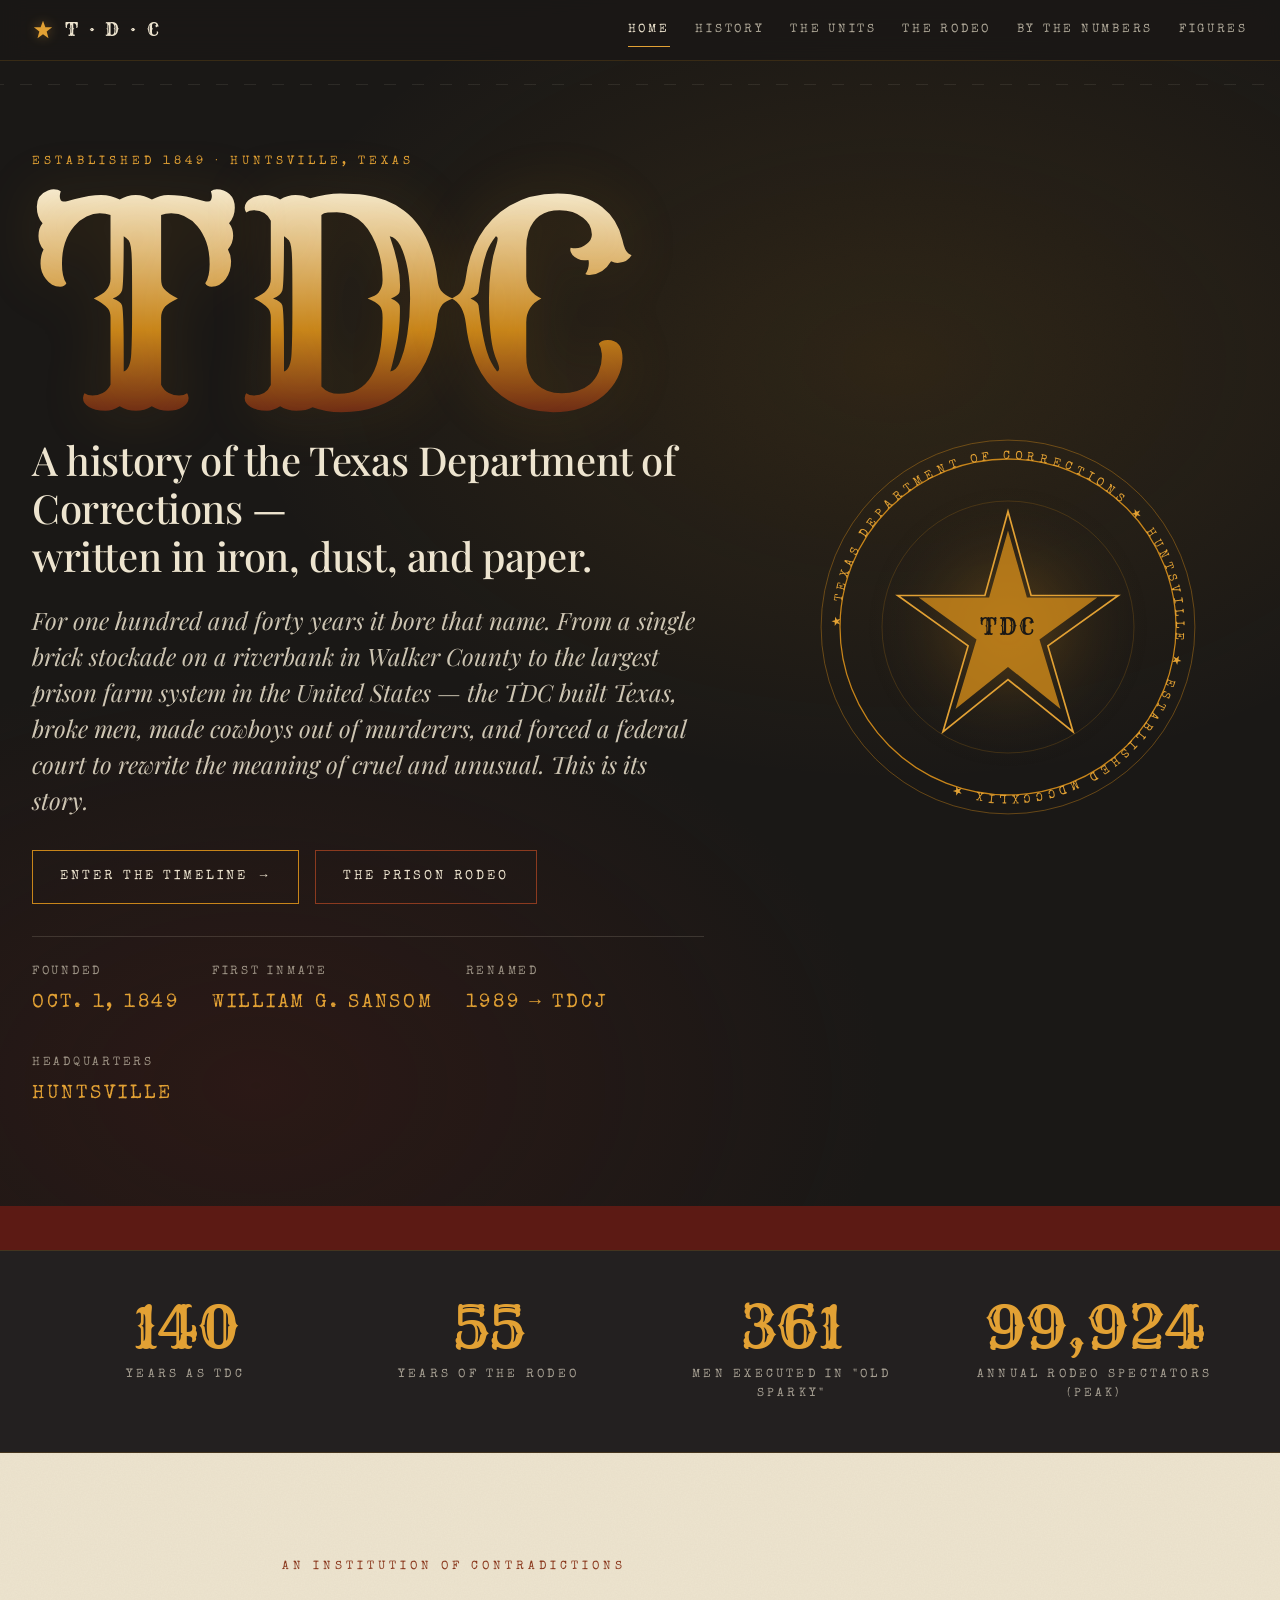
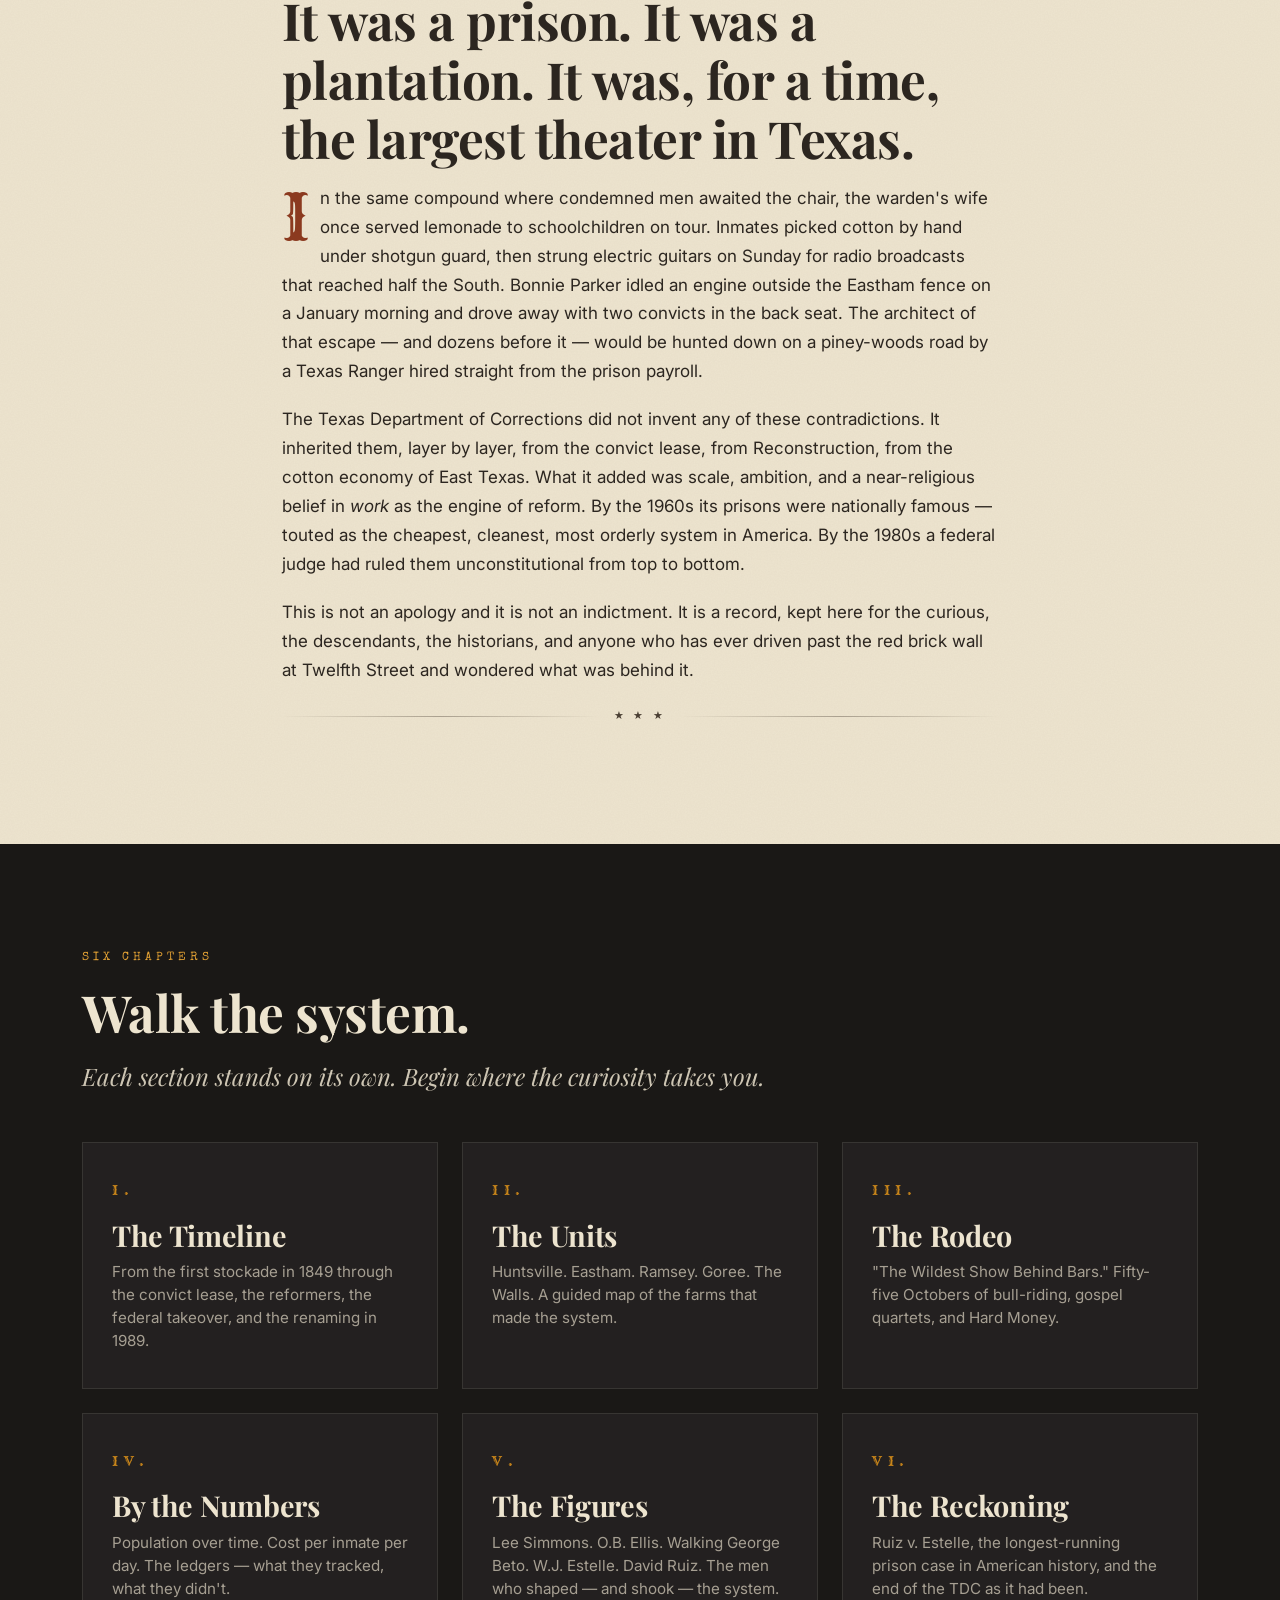
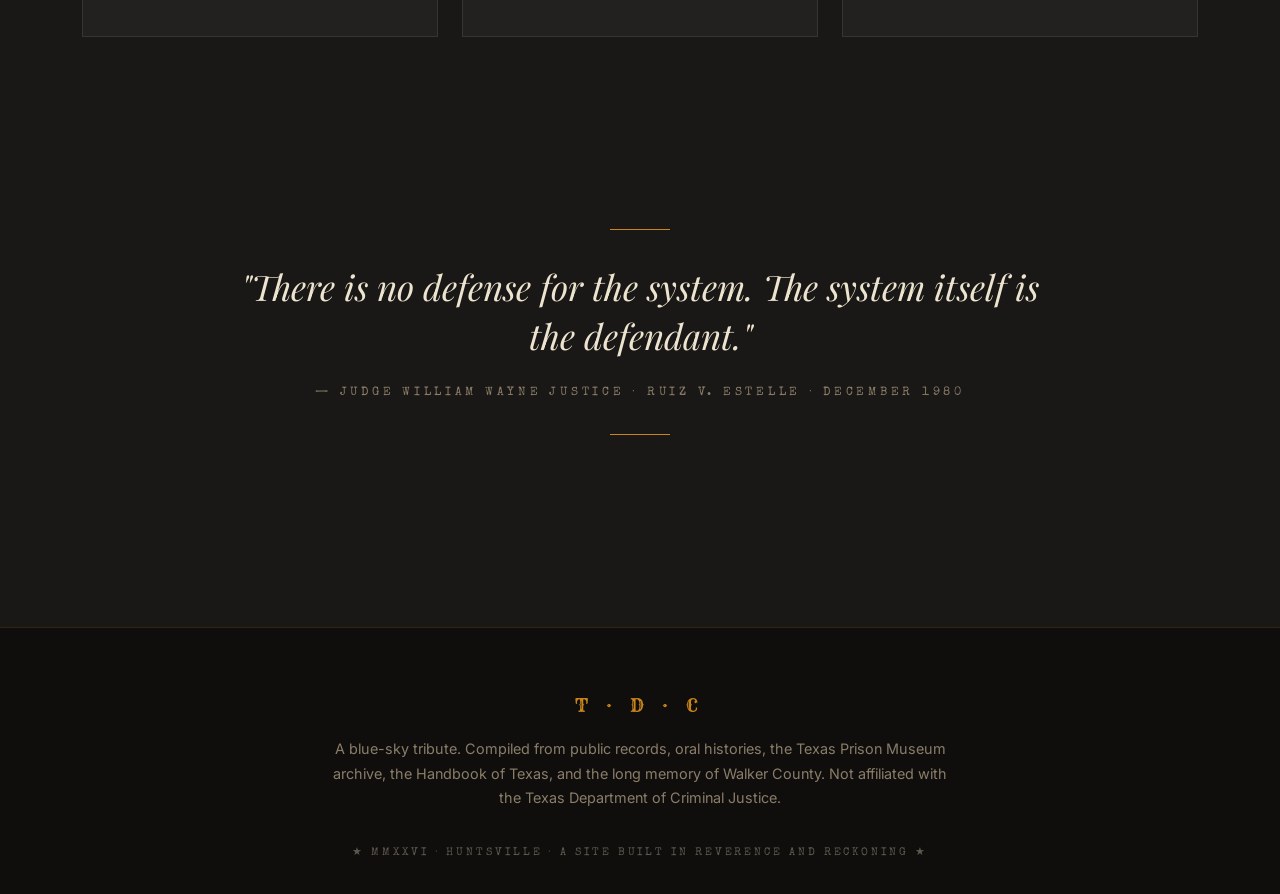
==== index.html @ 099c3d8c "Build TDC tribute site: history, units, rodeo, stats, figures A six-page static site honoring the Te" ====
<!doctype html>
<html lang="en">
<head>
<meta charset="utf-8" />
<meta name="viewport" content="width=device-width, initial-scale=1" />
<title>The Texas Department of Corrections — A Tribute</title>
<meta name="description" content="A tribute to the Texas Department of Corrections (1849–1989): the units, the rodeo, the reformers, the reckoning. A history written in iron, dust, and paper." />
<link rel="preconnect" href="https://fonts.googleapis.com">
<link rel="preconnect" href="https://fonts.gstatic.com" crossorigin>
<link href="https://fonts.googleapis.com/css2?family=Playfair+Display:wght@500;700;900&family=Special+Elite&family=Rye&family=Inter:wght@400;500;600&display=swap" rel="stylesheet">
<link rel="stylesheet" href="css/style.css" />
</head>
<body>

<header class="topbar">
  <div class="inner">
    <a class="brand" href="index.html">
      <svg class="star" viewBox="0 0 24 24"><polygon points="12,2 14.6,9 22,9 16,13.6 18,21 12,16.6 6,21 8,13.6 2,9 9.4,9"/></svg>
      <span>T · D · C</span>
    </a>
    <nav class="nav" id="nav">
      <a href="index.html" class="active">Home</a>
      <a href="history.html">History</a>
      <a href="units.html">The Units</a>
      <a href="rodeo.html">The Rodeo</a>
      <a href="stats.html">By the Numbers</a>
      <a href="figures.html">Figures</a>
    </nav>
    <button class="menu-toggle" aria-label="Toggle menu">≡</button>
  </div>
</header>

<!-- ============================================================
     HERO
============================================================ -->
<section class="hero">
  <div class="hero-grid">
    <div>
      <span class="eyebrow reveal">Established 1849 · Huntsville, Texas</span>
      <div class="hero-mark reveal reveal-d1">TDC</div>
      <h1 class="hero-title reveal reveal-d2">
        A history of the Texas Department of Corrections —<br/>
        written in iron, dust, and paper.
      </h1>
      <p class="lede reveal reveal-d3" style="margin-top:1.4rem;">
        For one hundred and forty years it bore that name. From a single brick stockade on a riverbank in Walker County to the largest prison farm system in the United States — the TDC built Texas, broke men, made cowboys out of murderers, and forced a federal court to rewrite the meaning of <em>cruel and unusual</em>. This is its story.
      </p>
      <div class="btn-row reveal reveal-d3">
        <a class="btn" href="history.html">Enter the Timeline <span class="arrow">→</span></a>
        <a class="btn" href="rodeo.html" style="border-color:var(--rust);color:var(--bg-paper);">The Prison Rodeo</a>
      </div>
      <div class="hero-meta reveal reveal-d3">
        <span>Founded<strong>Oct. 1, 1849</strong></span>
        <span>First Inmate<strong>William G. Sansom</strong></span>
        <span>Renamed<strong>1989 → TDCJ</strong></span>
        <span>Headquarters<strong>Huntsville</strong></span>
      </div>
    </div>

    <!-- Medallion: a Texas star inside a typographic ring -->
    <div class="medallion reveal reveal-d2">
      <svg viewBox="0 0 400 400" aria-hidden="true">
        <defs>
          <path id="ringPath" d="M 200,200 m -160,0 a 160,160 0 1,1 320,0 a 160,160 0 1,1 -320,0"/>
          <radialGradient id="g1" cx="50%" cy="50%">
            <stop offset="0%"  stop-color="#c8851a" stop-opacity="0.35"/>
            <stop offset="70%" stop-color="#1a1816" stop-opacity="0"/>
          </radialGradient>
        </defs>
        <circle cx="200" cy="200" r="190" fill="url(#g1)"/>
        <circle cx="200" cy="200" r="178" fill="none" stroke="#c8851a" stroke-width="0.6" opacity="0.7"/>
        <circle cx="200" cy="200" r="160" fill="none" stroke="#c8851a" stroke-width="1.2"/>
        <circle cx="200" cy="200" r="120" fill="none" stroke="#c8851a" stroke-width="0.4" opacity="0.5"/>
        <g class="ring">
          <text><textPath href="#ringPath" startOffset="0%">★ TEXAS  DEPARTMENT  OF  CORRECTIONS  ★  HUNTSVILLE  ★  ESTABLISHED  MDCCCXLIX  ★</textPath></text>
        </g>
        <!-- five-point star -->
        <polygon points="200,90 222,170 305,170 238,218 262,300 200,250 138,300 162,218 95,170 178,170"
                 fill="none" stroke="#e2a134" stroke-width="1.6" stroke-linejoin="miter"/>
        <polygon points="200,108 218,172 285,172 230,212 250,278 200,238 150,278 170,212 115,172 182,172"
                 fill="#c8851a" opacity="0.85"/>
        <text x="200" y="208" text-anchor="middle" font-family="Rye, serif" font-size="22" fill="#1a1816" letter-spacing="2">TDC</text>
      </svg>
    </div>
  </div>
</section>

<!-- Marquee -->
<div class="marquee">
  <div class="marquee-inner">
    <span>★ Huntsville Unit · 1849 ★</span>
    <span>The Walls ★</span>
    <span>The Convict Lease 1871–1912 ★</span>
    <span>Eastham · Ramsey · Ferguson · Goree ★</span>
    <span>The Texas Prison Rodeo 1931–1986 ★</span>
    <span>Ruiz v. Estelle, 1980 ★</span>
    <span>Renamed TDCJ — September 1, 1989 ★</span>
  </div>
</div>

<!-- ============================================================
     QUICK STATS BANNER
============================================================ -->
<section class="stats-banner">
  <div class="stats-banner-grid">
    <div class="reveal">
      <div class="stat-figure" data-count="140">140</div>
      <div class="stat-label">Years as TDC</div>
    </div>
    <div class="reveal reveal-d1">
      <div class="stat-figure" data-count="55">55</div>
      <div class="stat-label">Years of the Rodeo</div>
    </div>
    <div class="reveal reveal-d2">
      <div class="stat-figure" data-count="361">361</div>
      <div class="stat-label">Men Executed in "Old Sparky"</div>
    </div>
    <div class="reveal reveal-d3">
      <div class="stat-figure" data-count="100000">100,000+</div>
      <div class="stat-label">Annual Rodeo Spectators (Peak)</div>
    </div>
  </div>
</section>

<!-- ============================================================
     INTRO PROSE — paper section
============================================================ -->
<section class="section-paper">
  <div class="narrow prose reveal">
    <span class="eyebrow">An Institution of Contradictions</span>
    <h2>It was a prison. It was a plantation. It was, for a time, the largest theater in Texas.</h2>
    <p>
      In the same compound where condemned men awaited the chair, the warden's wife once served lemonade to schoolchildren on tour. Inmates picked cotton by hand under shotgun guard, then strung electric guitars on Sunday for radio broadcasts that reached half the South. Bonnie Parker idled an engine outside the Eastham fence on a January morning and drove away with two convicts in the back seat. The architect of that escape — and dozens before it — would be hunted down on a piney-woods road by a Texas Ranger hired straight from the prison payroll.
    </p>
    <p>
      The Texas Department of Corrections did not invent any of these contradictions. It inherited them, layer by layer, from the convict lease, from Reconstruction, from the cotton economy of East Texas. What it added was scale, ambition, and a near-religious belief in <em>work</em> as the engine of reform. By the 1960s its prisons were nationally famous — touted as the cheapest, cleanest, most orderly system in America. By the 1980s a federal judge had ruled them unconstitutional from top to bottom.
    </p>
    <p>
      This is not an apology and it is not an indictment. It is a record, kept here for the curious, the descendants, the historians, and anyone who has ever driven past the red brick wall at Twelfth Street and wondered what was behind it.
    </p>
    <div class="rule">★ ★ ★</div>
  </div>
</section>

<!-- ============================================================
     SECTION NAV CARDS
============================================================ -->
<section>
  <div class="container">
    <div class="reveal">
      <span class="eyebrow">Six chapters</span>
      <h2>Walk the system.</h2>
      <p class="lede">Each section stands on its own. Begin where the curiosity takes you.</p>
    </div>

    <div class="nav-cards">
      <a class="nav-card reveal reveal-d1" href="history.html">
        <div class="num">I.</div>
        <h3>The Timeline</h3>
        <p>From the first stockade in 1849 through the convict lease, the reformers, the federal takeover, and the renaming in 1989.</p>
      </a>
      <a class="nav-card reveal reveal-d2" href="units.html">
        <div class="num">II.</div>
        <h3>The Units</h3>
        <p>Huntsville. Eastham. Ramsey. Goree. The Walls. A guided map of the farms that made the system.</p>
      </a>
      <a class="nav-card reveal reveal-d3" href="rodeo.html">
        <div class="num">III.</div>
        <h3>The Rodeo</h3>
        <p>"The Wildest Show Behind Bars." Fifty-five Octobers of bull-riding, gospel quartets, and Hard Money.</p>
      </a>
      <a class="nav-card reveal reveal-d1" href="stats.html">
        <div class="num">IV.</div>
        <h3>By the Numbers</h3>
        <p>Population over time. Cost per inmate per day. The ledgers — what they tracked, what they didn't.</p>
      </a>
      <a class="nav-card reveal reveal-d2" href="figures.html">
        <div class="num">V.</div>
        <h3>The Figures</h3>
        <p>Lee Simmons. O.B. Ellis. Walking George Beto. W.J. Estelle. David Ruiz. The men who shaped — and shook — the system.</p>
      </a>
      <a class="nav-card reveal reveal-d3" href="history.html#ruiz">
        <div class="num">VI.</div>
        <h3>The Reckoning</h3>
        <p>Ruiz v. Estelle, the longest-running prison case in American history, and the end of the TDC as it had been.</p>
      </a>
    </div>
  </div>
</section>

<!-- ============================================================
     PULL QUOTE
============================================================ -->
<section style="padding: 0 0 6rem;">
  <div class="container">
    <blockquote class="pullquote reveal">
      "There is no defense for the system. The system itself is the defendant."
      <cite>— Judge William Wayne Justice · Ruiz v. Estelle · December 1980</cite>
    </blockquote>
  </div>
</section>

<!-- ============================================================
     FOOTER
============================================================ -->
<footer class="footer">
  <div class="footer-mark">T · D · C</div>
  <p>A blue-sky tribute. Compiled from public records, oral histories, the Texas Prison Museum archive, the Handbook of Texas, and the long memory of Walker County. Not affiliated with the Texas Department of Criminal Justice.</p>
  <div class="tiny">★ MMXXVI · Huntsville · A Site Built In Reverence and Reckoning ★</div>
</footer>

<script src="js/main.js"></script>
</body>
</html>
---- css/style.css ----
/* =========================================================
   The Texas Department of Corrections — Tribute Site
   A study in iron, dust, paper, and time.
   ========================================================= */

:root {
  --bg-iron:      #1a1816;
  --bg-iron-2:    #232020;
  --bg-paper:     #ede4cf;
  --bg-paper-2:   #e3d6b8;
  --ink:          #2c2620;
  --ink-soft:     #4a3f33;
  --muted:        #8a7d68;
  --rule:         #5a4d3d;
  --amber:        #c8851a;
  --amber-bright: #e2a134;
  --rust:         #8b3a1f;
  --blood:        #5c1a14;
  --denim:        #3a4a5c;
  --sage:         #6e7c5e;

  --serif:    "Playfair Display", "Cormorant Garamond", Georgia, serif;
  --display:  "Rye", "Playfair Display", Georgia, serif;
  --type:     "Special Elite", "Courier New", monospace;
  --sans:     "Inter", -apple-system, BlinkMacSystemFont, "Segoe UI", sans-serif;
}

* { box-sizing: border-box; margin: 0; padding: 0; }

html { scroll-behavior: smooth; }

body {
  background: var(--bg-iron);
  color: var(--bg-paper);
  font-family: var(--sans);
  font-size: 17px;
  line-height: 1.7;
  -webkit-font-smoothing: antialiased;
  text-rendering: optimizeLegibility;
  overflow-x: hidden;
}

/* ---------- Paper grain texture (SVG noise) ---------- */
body::before {
  content: "";
  position: fixed;
  inset: 0;
  pointer-events: none;
  z-index: 1;
  opacity: 0.06;
  background-image: url("data:image/svg+xml;utf8,<svg xmlns='http://www.w3.org/2000/svg' width='240' height='240'><filter id='n'><feTurbulence type='fractalNoise' baseFrequency='0.9' numOctaves='2' seed='3'/><feColorMatrix values='0 0 0 0 0  0 0 0 0 0  0 0 0 0 0  0 0 0 0.6 0'/></filter><rect width='100%' height='100%' filter='url(%23n)'/></svg>");
  mix-blend-mode: overlay;
}

/* ---------- Typography ---------- */
h1, h2, h3, h4 { font-family: var(--serif); font-weight: 700; line-height: 1.15; letter-spacing: -0.01em; }
h1 { font-size: clamp(2.5rem, 6vw, 5.5rem); }
h2 { font-size: clamp(1.8rem, 4vw, 3.2rem); margin-bottom: 1rem; }
h3 { font-size: clamp(1.3rem, 2.4vw, 1.8rem); }
h4 { font-size: 1.15rem; letter-spacing: 0.02em; }

.eyebrow {
  font-family: var(--type);
  font-size: 0.78rem;
  text-transform: uppercase;
  letter-spacing: 0.32em;
  color: var(--amber-bright);
  margin-bottom: 0.9rem;
  display: inline-block;
}

.lede {
  font-family: var(--serif);
  font-style: italic;
  font-size: clamp(1.15rem, 2vw, 1.5rem);
  line-height: 1.5;
  color: rgba(237, 228, 207, 0.85);
  max-width: 38em;
}

a { color: var(--amber-bright); text-decoration: none; transition: color 0.2s ease; }
a:hover { color: #fff; }

/* ---------- Top bar / navigation ---------- */
.topbar {
  position: fixed;
  top: 0; left: 0; right: 0;
  z-index: 100;
  background: rgba(26, 24, 22, 0.78);
  backdrop-filter: blur(14px) saturate(140%);
  -webkit-backdrop-filter: blur(14px) saturate(140%);
  border-bottom: 1px solid rgba(200, 133, 26, 0.18);
}
.topbar .inner {
  max-width: 1280px;
  margin: 0 auto;
  padding: 0.9rem 2rem;
  display: flex;
  align-items: center;
  justify-content: space-between;
}
.brand {
  display: flex; align-items: center; gap: 0.7rem;
  font-family: var(--display);
  font-size: 1.15rem;
  letter-spacing: 0.18em;
  color: var(--bg-paper);
}
.brand .star {
  width: 22px; height: 22px;
  fill: var(--amber-bright);
  filter: drop-shadow(0 0 6px rgba(226, 161, 52, 0.4));
}
.nav {
  display: flex; gap: 1.6rem;
  font-family: var(--type);
  font-size: 0.78rem;
  text-transform: uppercase;
  letter-spacing: 0.22em;
}
.nav a {
  color: rgba(237, 228, 207, 0.7);
  position: relative;
  padding: 0.3rem 0;
}
.nav a:hover, .nav a.active { color: var(--bg-paper); }
.nav a.active::after {
  content: "";
  position: absolute;
  left: 0; right: 0; bottom: -2px;
  height: 1px;
  background: var(--amber-bright);
}

.menu-toggle { display: none; background: none; border: 0; color: var(--bg-paper); font-size: 1.4rem; cursor: pointer; }

@media (max-width: 820px) {
  .nav { display: none; }
  .menu-toggle { display: block; }
  .nav.open {
    display: flex; flex-direction: column;
    position: absolute; top: 100%; left: 0; right: 0;
    background: var(--bg-iron-2);
    padding: 1rem 2rem 1.5rem;
    gap: 1rem;
    border-bottom: 1px solid rgba(200, 133, 26, 0.18);
  }
}

/* ---------- Layout containers ---------- */
.container { max-width: 1180px; margin: 0 auto; padding: 0 2rem; position: relative; z-index: 2; }
.narrow    { max-width: 780px;  margin: 0 auto; padding: 0 2rem; position: relative; z-index: 2; }
section    { padding: 6rem 0; position: relative; }

.section-paper {
  background: var(--bg-paper);
  color: var(--ink);
  position: relative;
}
.section-paper::after {
  content: "";
  position: absolute;
  inset: 0;
  pointer-events: none;
  background-image: url("data:image/svg+xml;utf8,<svg xmlns='http://www.w3.org/2000/svg' width='200' height='200'><filter id='p'><feTurbulence type='fractalNoise' baseFrequency='0.7' numOctaves='2' seed='7'/><feColorMatrix values='0 0 0 0 0.2  0 0 0 0 0.15  0 0 0 0 0.1  0 0 0 0.5 0'/></filter><rect width='100%' height='100%' filter='url(%23p)'/></svg>");
  opacity: 0.08;
  mix-blend-mode: multiply;
}
.section-paper h1, .section-paper h2, .section-paper h3, .section-paper h4 { color: var(--ink); }
.section-paper .eyebrow { color: var(--rust); }
.section-paper a { color: var(--rust); }
.section-paper a:hover { color: var(--blood); }

/* ---------- Decorative rules ---------- */
.rule {
  display: flex; align-items: center; gap: 1rem;
  margin: 1.4rem 0;
  font-family: var(--type);
  font-size: 0.7rem;
  letter-spacing: 0.3em;
  text-transform: uppercase;
  color: var(--muted);
}
.rule::before, .rule::after {
  content: "";
  flex: 1;
  height: 1px;
  background: linear-gradient(90deg, transparent, currentColor, transparent);
  opacity: 0.4;
}
.section-paper .rule { color: var(--ink-soft); }

/* ---------- HERO ---------- */
.hero {
  min-height: 100vh;
  padding: 9rem 2rem 6rem;
  display: flex; align-items: center;
  position: relative;
  overflow: hidden;
  background:
    radial-gradient(1100px 700px at 70% 30%, rgba(200, 133, 26, 0.12), transparent 60%),
    radial-gradient(900px 600px at 20% 90%, rgba(92, 26, 20, 0.25), transparent 70%),
    var(--bg-iron);
}
.hero::before {
  /* faint barbed-wire silhouette top */
  content: "";
  position: absolute;
  top: 7%; left: -5%; right: -5%;
  height: 1px;
  background: repeating-linear-gradient(90deg, rgba(237, 228, 207, 0.18) 0 12px, transparent 12px 28px);
  opacity: 0.5;
}
.hero-grid {
  max-width: 1280px; margin: 0 auto;
  display: grid; grid-template-columns: 1.4fr 1fr; gap: 4rem;
  align-items: center;
  position: relative; z-index: 2;
}
@media (max-width: 980px) { .hero-grid { grid-template-columns: 1fr; } }

.hero-mark {
  font-family: var(--display);
  font-size: clamp(8rem, 22vw, 18rem);
  line-height: 0.85;
  letter-spacing: -0.02em;
  background: linear-gradient(180deg, #f8efd6 0%, #c8851a 60%, #5c1a14 100%);
  -webkit-background-clip: text; background-clip: text;
  color: transparent;
  text-shadow: 0 0 60px rgba(200, 133, 26, 0.15);
  margin-bottom: 0.6rem;
}
.hero-title {
  font-family: var(--serif);
  font-size: clamp(1.6rem, 3.4vw, 2.5rem);
  font-weight: 500;
  line-height: 1.2;
  margin-bottom: 1.4rem;
}
.hero-meta {
  display: flex; gap: 2rem; flex-wrap: wrap;
  font-family: var(--type);
  font-size: 0.78rem;
  letter-spacing: 0.22em;
  text-transform: uppercase;
  color: rgba(237, 228, 207, 0.6);
  margin-top: 2rem;
  padding-top: 1.5rem;
  border-top: 1px solid rgba(237, 228, 207, 0.15);
}
.hero-meta span strong { display: block; color: var(--amber-bright); font-weight: 400; font-size: 1.2rem; margin-top: 0.3rem; }

/* Hero medallion */
.medallion {
  aspect-ratio: 1;
  display: grid; place-items: center;
  position: relative;
}
.medallion svg { width: 100%; height: 100%; max-width: 420px; }
.medallion .ring text {
  font-family: var(--type);
  font-size: 11.5px;
  letter-spacing: 0.4em;
  fill: var(--amber-bright);
  text-transform: uppercase;
}

/* ---------- Buttons ---------- */
.btn {
  display: inline-flex; align-items: center; gap: 0.7rem;
  padding: 0.95rem 1.7rem;
  border: 1px solid var(--amber);
  color: var(--bg-paper);
  font-family: var(--type);
  font-size: 0.8rem;
  letter-spacing: 0.24em;
  text-transform: uppercase;
  background: transparent;
  cursor: pointer;
  transition: all 0.25s ease;
  position: relative;
}
.btn:hover {
  background: var(--amber);
  color: var(--bg-iron);
}
.btn-row { display: flex; gap: 1rem; flex-wrap: wrap; margin-top: 2rem; }
.btn .arrow { transition: transform 0.25s ease; }
.btn:hover .arrow { transform: translateX(4px); }

/* ---------- Quick stats banner ---------- */
.stats-banner {
  background: var(--bg-iron-2);
  border-top: 1px solid rgba(200, 133, 26, 0.2);
  border-bottom: 1px solid rgba(200, 133, 26, 0.2);
  padding: 3rem 2rem;
}
.stats-banner-grid {
  max-width: 1180px; margin: 0 auto;
  display: grid; grid-template-columns: repeat(4, 1fr); gap: 2rem;
  text-align: center;
}
@media (max-width: 760px) { .stats-banner-grid { grid-template-columns: repeat(2, 1fr); } }
.stat-figure {
  font-family: var(--display);
  font-size: clamp(2.2rem, 5vw, 3.6rem);
  color: var(--amber-bright);
  line-height: 1;
  margin-bottom: 0.5rem;
}
.stat-label {
  font-family: var(--type);
  font-size: 0.72rem;
  letter-spacing: 0.28em;
  text-transform: uppercase;
  color: rgba(237, 228, 207, 0.65);
}

/* ---------- Section navigation cards ---------- */
.nav-cards {
  display: grid; grid-template-columns: repeat(3, 1fr); gap: 1.5rem;
  margin-top: 3rem;
}
@media (max-width: 900px) { .nav-cards { grid-template-columns: 1fr; } }

.nav-card {
  display: block;
  padding: 2.2rem 1.8rem;
  background: var(--bg-iron-2);
  border: 1px solid rgba(237, 228, 207, 0.1);
  position: relative;
  overflow: hidden;
  transition: all 0.3s ease;
}
.nav-card:hover {
  transform: translateY(-4px);
  border-color: var(--amber);
  background: linear-gradient(180deg, var(--bg-iron-2), #2c2724);
}
.nav-card .num {
  font-family: var(--display);
  font-size: 0.9rem;
  letter-spacing: 0.4em;
  color: var(--amber);
  margin-bottom: 1rem;
}
.nav-card h3 {
  font-family: var(--serif);
  margin-bottom: 0.6rem;
  color: var(--bg-paper);
}
.nav-card p {
  color: rgba(237, 228, 207, 0.65);
  font-size: 0.95rem;
  line-height: 1.5;
}

/* ---------- Pull quote ---------- */
.pullquote {
  font-family: var(--serif);
  font-style: italic;
  font-size: clamp(1.5rem, 3vw, 2.2rem);
  line-height: 1.4;
  text-align: center;
  max-width: 900px;
  margin: 0 auto;
  padding: 4rem 2rem;
  position: relative;
}
.pullquote::before, .pullquote::after {
  content: "";
  display: block;
  width: 60px; height: 1px;
  background: var(--amber);
  margin: 2rem auto;
}
.pullquote cite {
  display: block;
  font-family: var(--type);
  font-style: normal;
  font-size: 0.78rem;
  letter-spacing: 0.3em;
  text-transform: uppercase;
  color: var(--muted);
  margin-top: 1.5rem;
}

/* ---------- Timeline ---------- */
.timeline {
  position: relative;
  max-width: 980px;
  margin: 0 auto;
  padding: 2rem 0;
}
.timeline::before {
  content: "";
  position: absolute;
  left: 50%;
  top: 0; bottom: 0;
  width: 2px;
  background: linear-gradient(180deg, transparent, var(--amber) 8%, var(--amber) 92%, transparent);
  transform: translateX(-50%);
}
.tl-row {
  display: grid;
  grid-template-columns: 1fr 60px 1fr;
  gap: 0;
  margin-bottom: 3rem;
  align-items: start;
}
.tl-row .tl-dot {
  width: 18px; height: 18px;
  border-radius: 50%;
  background: var(--bg-iron);
  border: 2px solid var(--amber-bright);
  margin: 1.2rem auto 0;
  position: relative;
  box-shadow: 0 0 0 6px rgba(26, 24, 22, 1), 0 0 24px rgba(226, 161, 52, 0.4);
}
.tl-card {
  background: rgba(35, 32, 32, 0.7);
  border: 1px solid rgba(200, 133, 26, 0.2);
  padding: 1.5rem 1.6rem;
  transition: all 0.3s ease;
}
.tl-card:hover { border-color: var(--amber); transform: translateY(-2px); }
.tl-year {
  font-family: var(--display);
  font-size: 1.6rem;
  color: var(--amber-bright);
  display: block;
  margin-bottom: 0.4rem;
}
.tl-title { font-family: var(--serif); font-size: 1.2rem; margin-bottom: 0.5rem; }
.tl-body  { font-size: 0.95rem; color: rgba(237, 228, 207, 0.78); line-height: 1.55; }
.tl-row.left  .tl-card { grid-column: 1; text-align: right; }
.tl-row.right .tl-card { grid-column: 3; text-align: left; }
.tl-row .tl-dot { grid-column: 2; }

@media (max-width: 720px) {
  .timeline::before { left: 28px; }
  .tl-row { grid-template-columns: 56px 1fr; }
  .tl-row .tl-dot { grid-column: 1; margin: 1.2rem 0 0; }
  .tl-row.left .tl-card,
  .tl-row.right .tl-card { grid-column: 2; text-align: left; }
}

/* Era headers within timeline */
.era {
  text-align: center;
  margin: 4rem 0 2rem;
  position: relative;
  z-index: 2;
}
.era .era-label {
  display: inline-block;
  background: var(--bg-iron);
  padding: 0.6rem 1.4rem;
  border: 1px solid var(--amber);
  font-family: var(--type);
  font-size: 0.78rem;
  letter-spacing: 0.32em;
  text-transform: uppercase;
  color: var(--amber-bright);
}
.era h3 { margin-top: 1rem; font-family: var(--serif); }

/* ---------- Units page ---------- */
.units-layout {
  display: grid;
  grid-template-columns: 1.3fr 1fr;
  gap: 3rem;
  align-items: start;
}
@media (max-width: 980px) { .units-layout { grid-template-columns: 1fr; } }

.tx-map-wrap {
  position: sticky;
  top: 90px;
  background: var(--bg-iron-2);
  border: 1px solid rgba(200, 133, 26, 0.2);
  padding: 1.5rem;
}
.tx-map-wrap h3 { font-family: var(--type); font-size: 0.78rem; letter-spacing: 0.32em; text-transform: uppercase; color: var(--amber-bright); margin-bottom: 1rem; }
#tx-map { width: 100%; height: auto; }
#tx-map .border    { fill: rgba(237, 228, 207, 0.06); stroke: var(--amber); stroke-width: 1.2; }
#tx-map .unit-dot  { fill: var(--amber); cursor: pointer; transition: all 0.2s ease; }
#tx-map .unit-dot:hover, #tx-map .unit-dot.active { fill: var(--amber-bright); r: 8; filter: drop-shadow(0 0 8px var(--amber-bright)); }
#tx-map .unit-label { font-family: var(--type); font-size: 9px; fill: var(--muted); pointer-events: none; }

.unit-list { display: flex; flex-direction: column; gap: 1rem; }
.unit {
  padding: 1.4rem 1.6rem;
  background: var(--bg-iron-2);
  border-left: 3px solid var(--rust);
  cursor: pointer;
  transition: all 0.25s ease;
}
.unit:hover, .unit.active { border-left-color: var(--amber-bright); background: #2c2724; }
.unit-name { font-family: var(--serif); font-size: 1.25rem; margin-bottom: 0.2rem; }
.unit-meta {
  font-family: var(--type);
  font-size: 0.7rem;
  letter-spacing: 0.22em;
  text-transform: uppercase;
  color: var(--amber);
  margin-bottom: 0.7rem;
}
.unit p { font-size: 0.95rem; color: rgba(237, 228, 207, 0.75); }

/* ---------- Rodeo page ---------- */
.rodeo-hero {
  min-height: 80vh;
  background:
    radial-gradient(800px 500px at 30% 40%, rgba(200, 133, 26, 0.18), transparent 60%),
    linear-gradient(180deg, var(--bg-iron) 30%, #1f1a14 100%);
  display: flex; align-items: center;
  padding: 9rem 2rem 4rem;
  text-align: center;
}
.rodeo-hero h1 {
  font-family: var(--display);
  font-size: clamp(3rem, 9vw, 7rem);
  background: linear-gradient(180deg, #f8efd6, #c8851a 70%, #8b3a1f);
  -webkit-background-clip: text; background-clip: text;
  color: transparent;
}
.rodeo-hero .ticket {
  display: inline-block;
  margin-top: 2rem;
  padding: 1rem 2rem;
  border: 2px dashed var(--amber);
  font-family: var(--type);
  font-size: 0.85rem;
  letter-spacing: 0.3em;
  text-transform: uppercase;
  color: var(--amber-bright);
}

.event-grid {
  display: grid; grid-template-columns: repeat(auto-fit, minmax(260px, 1fr));
  gap: 1.5rem; margin-top: 2.5rem;
}
.event-card {
  padding: 1.8rem;
  background: rgba(255, 255, 255, 0.04);
  border: 1px solid rgba(200, 133, 26, 0.25);
  position: relative;
}
.event-card .reward {
  position: absolute; top: -12px; right: 1rem;
  background: var(--blood);
  color: var(--bg-paper);
  font-family: var(--type);
  font-size: 0.72rem;
  letter-spacing: 0.2em;
  padding: 0.3rem 0.7rem;
}
.event-card h4 { font-family: var(--display); font-size: 1.25rem; margin-bottom: 0.5rem; color: var(--amber-bright); }
.event-card p  { font-size: 0.92rem; color: rgba(237, 228, 207, 0.75); }

.poster {
  background: var(--bg-paper);
  color: var(--ink);
  padding: 3rem 2.5rem;
  text-align: center;
  border: 1px solid var(--ink-soft);
  font-family: var(--display);
  position: relative;
  max-width: 520px;
  margin: 3rem auto;
  box-shadow: 0 30px 80px rgba(0,0,0,0.5);
}
.poster::before, .poster::after {
  content: "★ ★ ★";
  display: block;
  font-size: 0.9rem;
  letter-spacing: 0.3em;
  color: var(--rust);
  margin: 0.5rem 0 1rem;
}
.poster::after { margin: 1rem 0 0.5rem; }
.poster .small  { font-family: var(--type); font-size: 0.78rem; letter-spacing: 0.3em; text-transform: uppercase; }
.poster .huge   { font-family: var(--display); font-size: clamp(2.4rem, 6vw, 4rem); line-height: 1; margin: 0.7rem 0; color: var(--blood); }
.poster .where  { font-family: var(--serif); font-size: 1.1rem; font-style: italic; margin-top: 0.6rem; }
.poster .price  { font-family: var(--display); font-size: 1.4rem; color: var(--rust); margin-top: 1rem; }

/* ---------- Stats page ---------- */
.stat-grid {
  display: grid;
  grid-template-columns: repeat(auto-fit, minmax(240px, 1fr));
  gap: 1.5rem;
}
.stat-card {
  padding: 2rem 1.6rem;
  background: var(--bg-iron-2);
  border: 1px solid rgba(200, 133, 26, 0.2);
  text-align: center;
}
.stat-card .big {
  font-family: var(--display);
  font-size: clamp(2.4rem, 5vw, 3.6rem);
  color: var(--amber-bright);
  line-height: 1;
  margin-bottom: 0.6rem;
  letter-spacing: -0.01em;
}
.stat-card .label {
  font-family: var(--type);
  font-size: 0.72rem;
  letter-spacing: 0.26em;
  text-transform: uppercase;
  color: var(--muted);
  margin-bottom: 0.7rem;
}
.stat-card .note {
  font-size: 0.88rem;
  color: rgba(237, 228, 207, 0.7);
  line-height: 1.45;
}

.chart-card {
  background: var(--bg-iron-2);
  border: 1px solid rgba(200, 133, 26, 0.2);
  padding: 2rem;
  margin: 2rem 0;
}
.chart-card h3 { font-family: var(--serif); margin-bottom: 0.5rem; }
.chart-card .sub { font-family: var(--type); font-size: 0.72rem; letter-spacing: 0.24em; text-transform: uppercase; color: var(--muted); margin-bottom: 1.5rem; }

.bar-chart { display: flex; flex-direction: column; gap: 0.7rem; margin-top: 1.5rem; }
.bar-row { display: grid; grid-template-columns: 80px 1fr 100px; gap: 1rem; align-items: center; font-family: var(--type); font-size: 0.85rem; }
.bar-row .yr { color: var(--amber-bright); }
.bar-row .num { color: var(--bg-paper); text-align: right; }
.bar-row .bar {
  height: 16px;
  background: rgba(237, 228, 207, 0.06);
  position: relative;
  overflow: hidden;
}
.bar-row .bar-fill {
  height: 100%;
  background: linear-gradient(90deg, var(--rust), var(--amber));
  transform-origin: left;
  transform: scaleX(0);
  transition: transform 1.4s cubic-bezier(0.2, 0.8, 0.2, 1);
}
.bar-row.in .bar-fill { transform: scaleX(var(--w, 0)); }

/* ---------- Figures page ---------- */
.figures {
  display: grid;
  grid-template-columns: repeat(auto-fit, minmax(300px, 1fr));
  gap: 2rem;
}
.figure-card {
  background: var(--bg-iron-2);
  border: 1px solid rgba(200, 133, 26, 0.18);
  padding: 0;
  overflow: hidden;
  display: flex; flex-direction: column;
}
.figure-card .portrait {
  aspect-ratio: 4 / 3;
  background:
    radial-gradient(circle at 50% 35%, rgba(200, 133, 26, 0.4), rgba(26, 24, 22, 0)),
    linear-gradient(180deg, #2c2724, #1a1816);
  position: relative;
  display: grid; place-items: center;
  border-bottom: 1px solid rgba(200, 133, 26, 0.2);
  overflow: hidden;
}
.figure-card .initials {
  font-family: var(--display);
  font-size: 4rem;
  color: var(--amber-bright);
  letter-spacing: 0.04em;
  text-shadow: 0 0 30px rgba(226, 161, 52, 0.4);
}
.figure-card .body { padding: 1.6rem 1.8rem 2rem; }
.figure-card h3 { font-family: var(--serif); font-size: 1.5rem; margin-bottom: 0.2rem; }
.figure-card .role {
  font-family: var(--type);
  font-size: 0.72rem;
  letter-spacing: 0.24em;
  text-transform: uppercase;
  color: var(--amber);
  margin-bottom: 1rem;
}
.figure-card p { font-size: 0.95rem; color: rgba(237, 228, 207, 0.78); }
.figure-card .span {
  margin-top: 1rem;
  padding-top: 1rem;
  border-top: 1px solid rgba(237, 228, 207, 0.1);
  font-family: var(--type);
  font-size: 0.78rem;
  color: var(--muted);
}

/* ---------- Footer ---------- */
.footer {
  background: #100e0d;
  border-top: 1px solid rgba(200, 133, 26, 0.18);
  padding: 4rem 2rem 2rem;
  text-align: center;
  position: relative;
  z-index: 2;
}
.footer-mark {
  font-family: var(--display);
  letter-spacing: 0.4em;
  color: var(--amber);
  font-size: 1.1rem;
}
.footer p { color: var(--muted); font-size: 0.9rem; margin-top: 1rem; max-width: 620px; margin-inline: auto; }
.footer .tiny {
  margin-top: 2rem;
  font-family: var(--type);
  font-size: 0.7rem;
  letter-spacing: 0.26em;
  text-transform: uppercase;
  color: rgba(237, 228, 207, 0.35);
}

/* ---------- Reveal animations ---------- */
.reveal { opacity: 0; transform: translateY(24px); transition: opacity 0.9s ease, transform 0.9s ease; }
.reveal.in { opacity: 1; transform: translateY(0); }
.reveal-d1 { transition-delay: 0.1s; }
.reveal-d2 { transition-delay: 0.2s; }
.reveal-d3 { transition-delay: 0.3s; }

/* ---------- Marquee (subtle moving text) ---------- */
.marquee {
  background: var(--blood);
  color: var(--bg-paper);
  padding: 0.7rem 0;
  font-family: var(--type);
  font-size: 0.78rem;
  letter-spacing: 0.32em;
  text-transform: uppercase;
  white-space: nowrap;
  overflow: hidden;
  position: relative;
  z-index: 2;
}
.marquee-inner { display: inline-block; padding-left: 100%; animation: marquee 32s linear infinite; }
.marquee-inner span { margin-right: 4rem; }
@keyframes marquee { from { transform: translateX(0); } to { transform: translateX(-100%); } }

/* ---------- Misc ---------- */
::selection { background: var(--amber); color: var(--bg-iron); }
::-webkit-scrollbar { width: 10px; }
::-webkit-scrollbar-track { background: #100e0d; }
::-webkit-scrollbar-thumb { background: var(--ink-soft); border-radius: 5px; }
::-webkit-scrollbar-thumb:hover { background: var(--amber); }

/* paragraph helpers */
.prose p { margin-bottom: 1.2rem; }
.prose p:first-of-type::first-letter {
  font-family: var(--display);
  font-size: 4rem;
  float: left;
  line-height: 0.85;
  padding: 0.4rem 0.6rem 0 0;
  color: var(--amber-bright);
}
.section-paper .prose p:first-of-type::first-letter { color: var(--rust); }
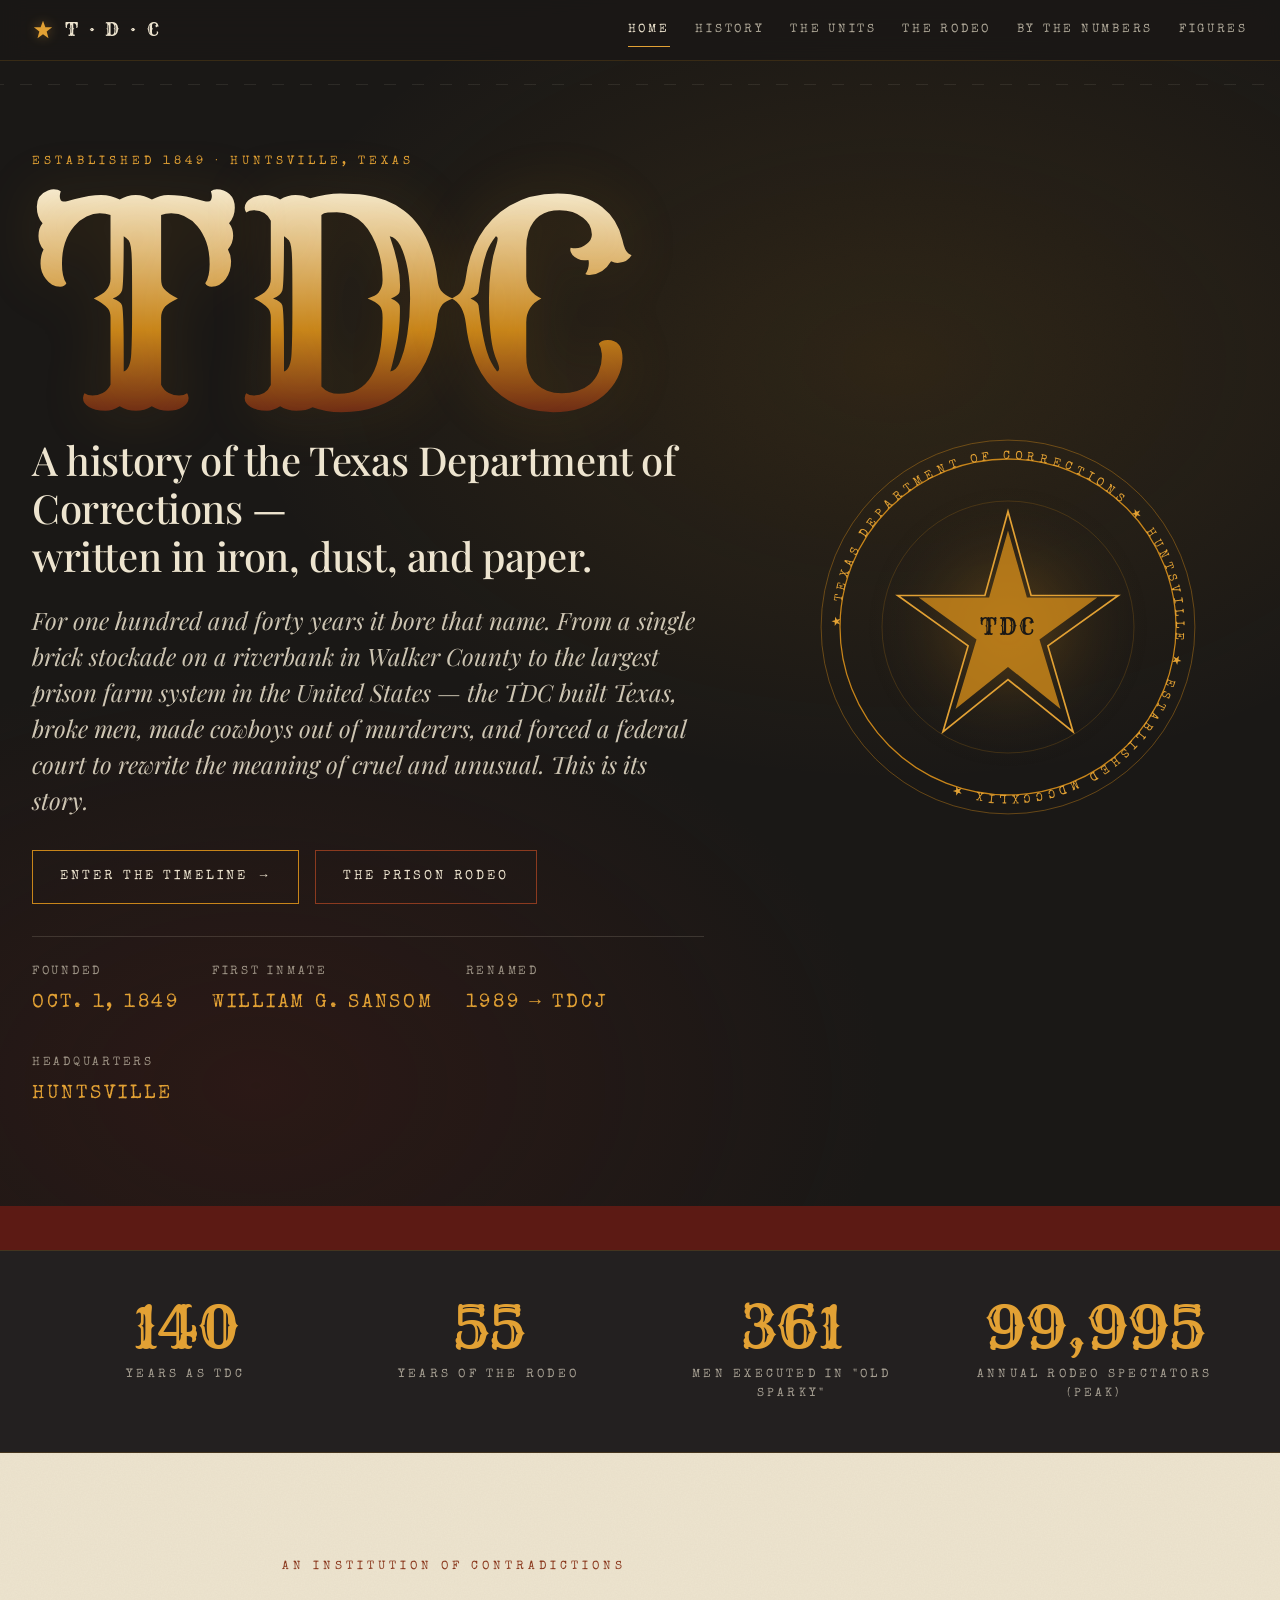
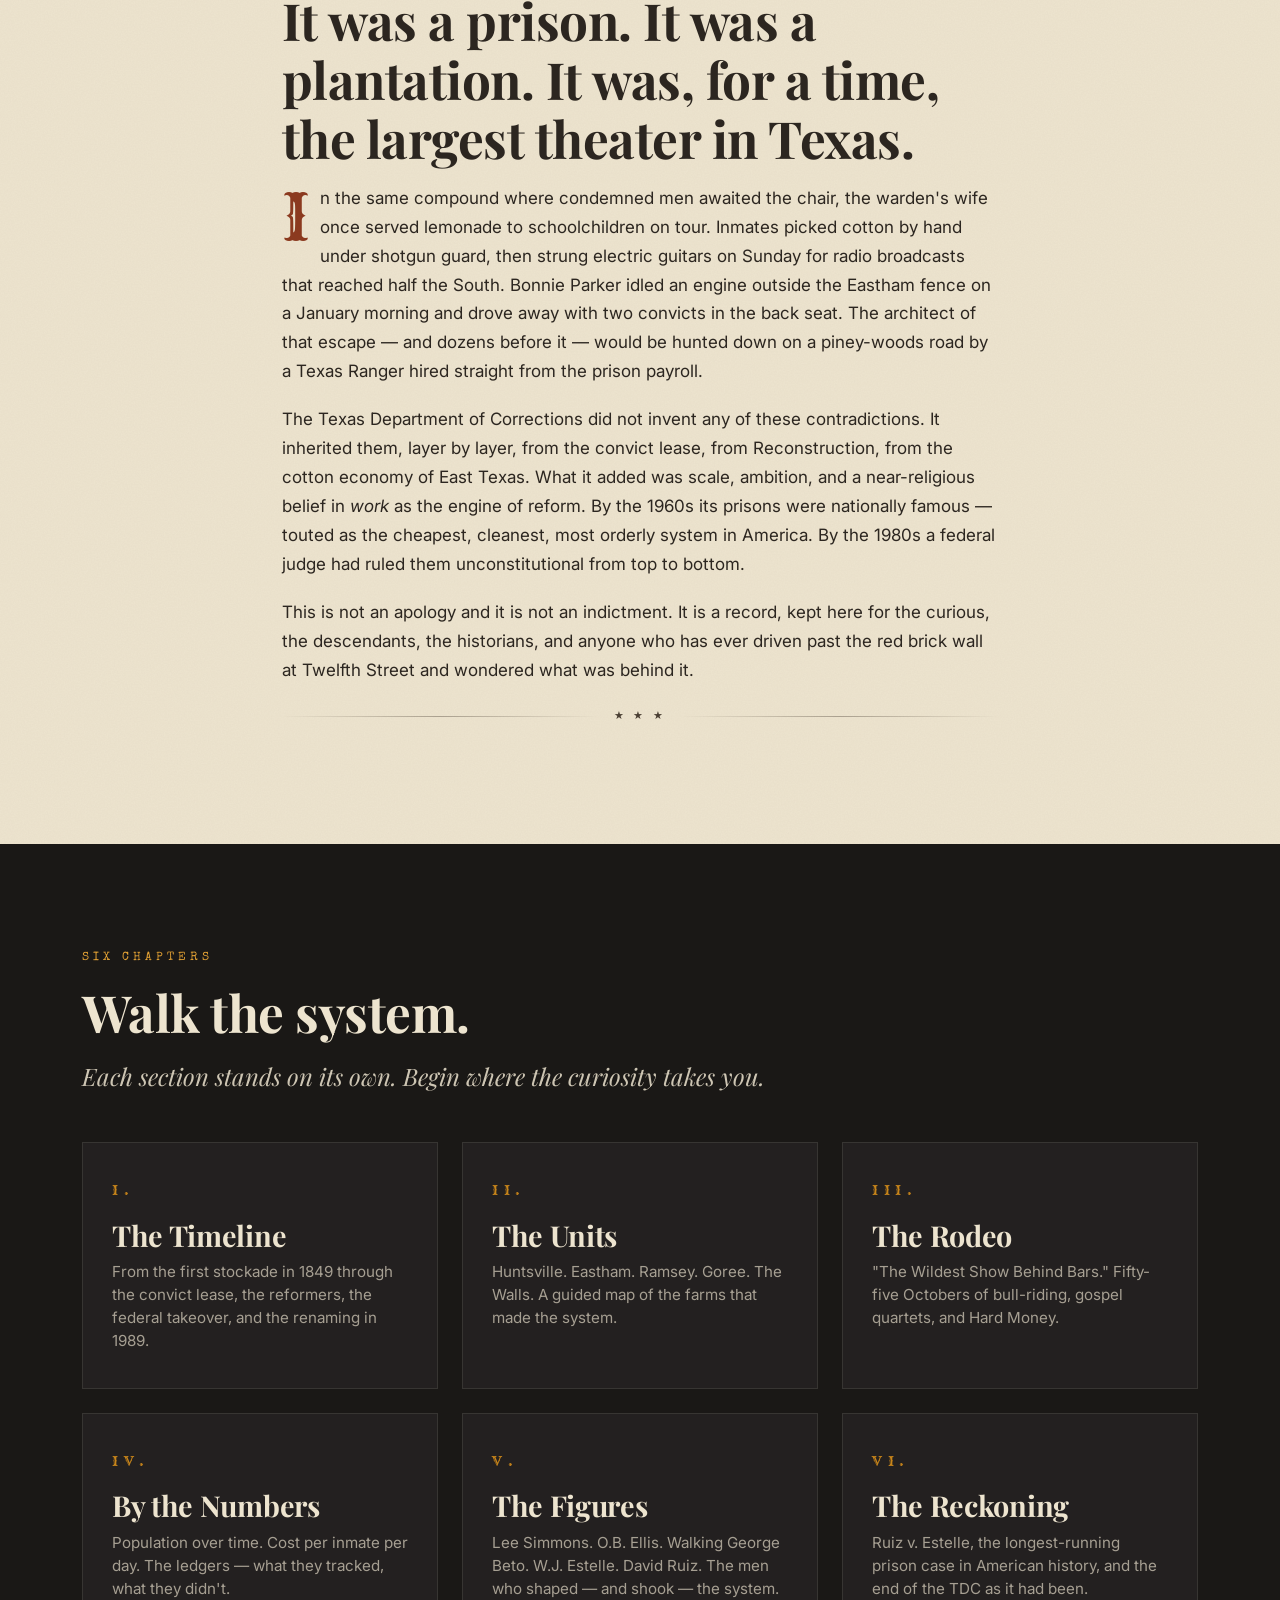
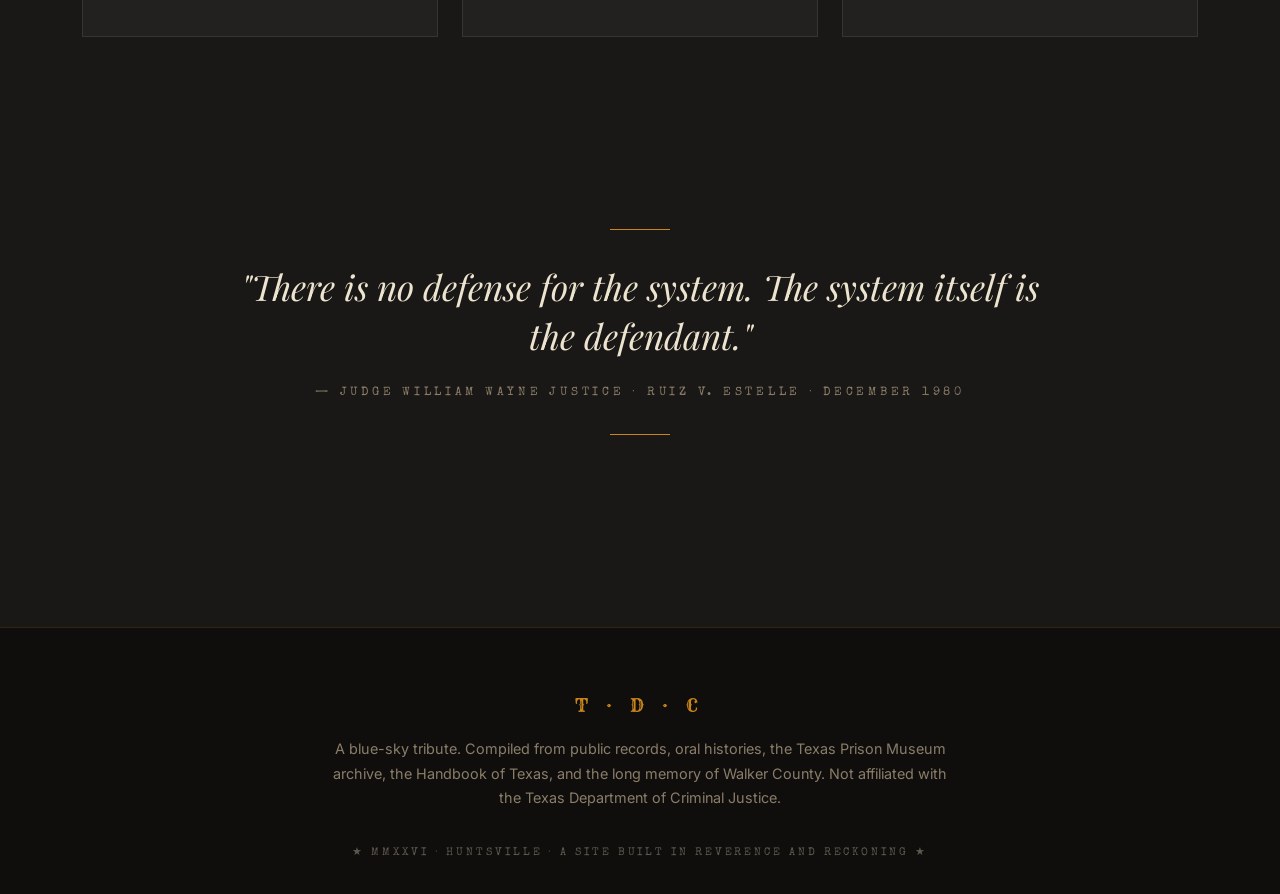
==== commit 5cebc1e0: "Expand Carrasco siege coverage: stats card and home marquee Adds an 11-day Carrasco siege stat card " ====
--- a/index.html
+++ b/index.html
@@ -93,6 +93,7 @@
     <span>The Convict Lease 1871–1912 ★</span>
     <span>Eastham · Ramsey · Ferguson · Goree ★</span>
     <span>The Texas Prison Rodeo 1931–1986 ★</span>
+    <span>The Carrasco Siege · July 1974 · Eleven Days ★</span>
     <span>Ruiz v. Estelle, 1980 ★</span>
     <span>Renamed TDCJ — September 1, 1989 ★</span>
   </div>
